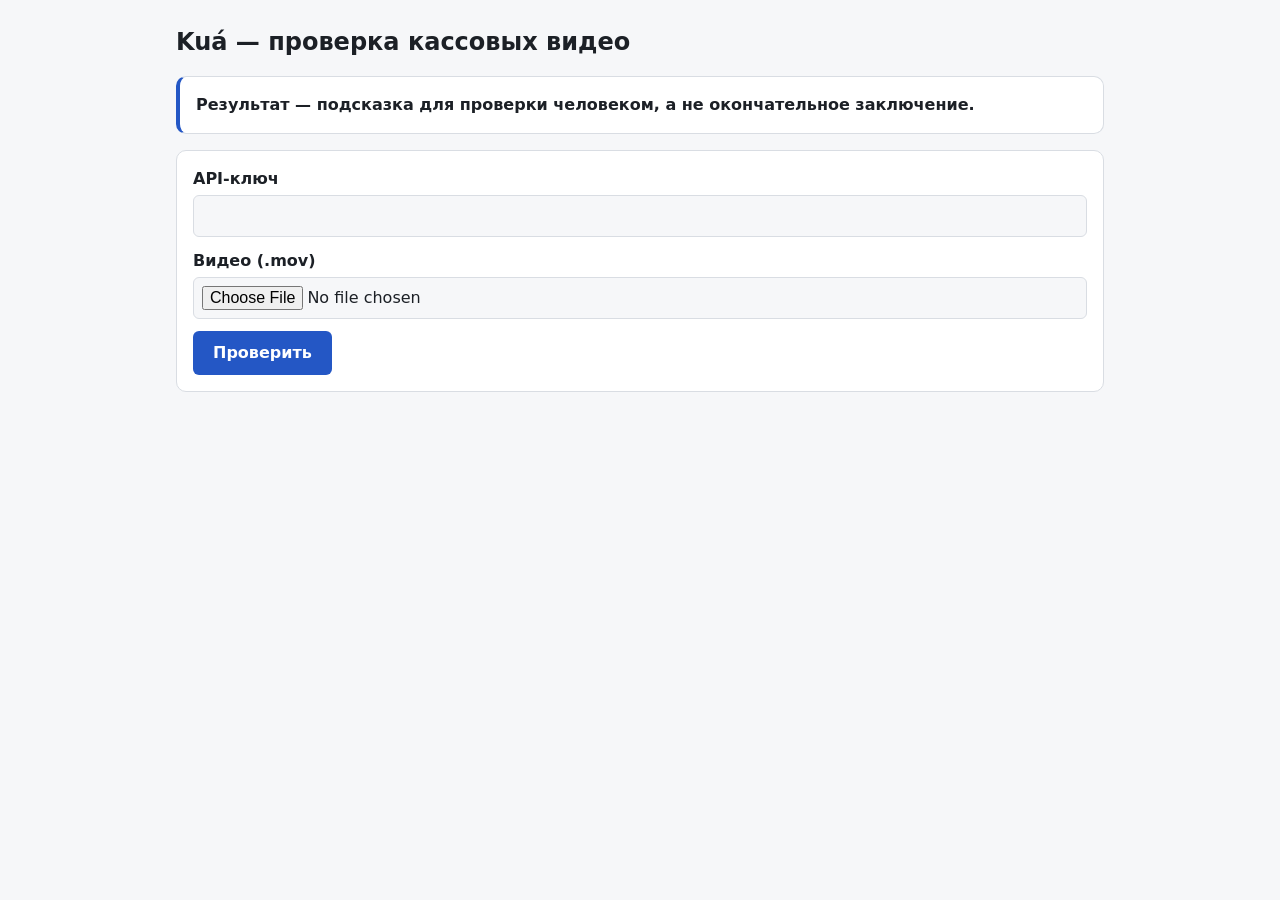
==== static/index.html @ 0f6b7834 "Single-page UI" ====
<!doctype html>
<html lang="ru">
<head>
<meta charset="utf-8">
<meta name="viewport" content="width=device-width, initial-scale=1">
<title>Kuá — проверка кассовых видео</title>
<style>
:root{--bg:#f6f7f9;--fg:#1c2026;--muted:#5c6570;--card:#fff;--line:#d9dde3;--accent:#2457c5;--accent-fg:#fff;--ok:#1d7a3e;--warn:#b3261e;--warn-bg:#fdecea}
@media (prefers-color-scheme:dark){:root{--bg:#14171b;--fg:#e6e9ee;--muted:#9aa4b0;--card:#1d2127;--line:#323944;--accent:#6b9bff;--accent-fg:#0d1117;--ok:#58c27d;--warn:#ff8a80;--warn-bg:#3a1f1d}}
*{box-sizing:border-box}
html,body{margin:0}
body{background:var(--bg);color:var(--fg);font:16px/1.5 system-ui,-apple-system,"Segoe UI",Roboto,sans-serif;overflow-wrap:anywhere}
main{max-width:960px;margin:0 auto;padding:16px}
h1{font-size:1.5rem;margin:8px 0 16px}
h2{font-size:1.1rem;margin:0 0 8px}
.card{background:var(--card);border:1px solid var(--line);border-radius:10px;padding:16px;margin-bottom:16px}
label{display:block;font-weight:600;margin:0 0 4px}
input[type=password],input[type=file]{width:100%;max-width:100%;padding:8px;border:1px solid var(--line);border-radius:6px;background:var(--bg);color:var(--fg);font:inherit}
.field{margin-bottom:12px}
button{font:inherit;cursor:pointer}
#submit{background:var(--accent);color:var(--accent-fg);border:0;border-radius:6px;padding:10px 20px;font-weight:600}
#submit:disabled{opacity:.5;cursor:not-allowed}
button:focus-visible,input:focus-visible,video:focus-visible{outline:3px solid var(--accent);outline-offset:2px}
#status{margin-top:12px;color:var(--muted)}
#error{margin-top:12px;padding:10px 12px;border-radius:6px;background:var(--warn-bg);color:var(--warn);font-weight:600}
[hidden]{display:none!important}
video{display:block;width:100%;max-width:100%;max-height:70vh;object-fit:contain;background:#000;border-radius:6px}
.verdict{font-size:1.25rem;font-weight:700}
.verdict.ok{color:var(--ok)}.verdict.bad{color:var(--warn)}
.viol{border-top:1px solid var(--line);padding-top:12px;margin-top:12px}
.viol:first-child{border-top:0;margin-top:0;padding-top:0}
.vtype{font-weight:700}
.tc{background:transparent;color:var(--accent);border:1px solid var(--accent);border-radius:6px;padding:2px 10px;margin:4px 0;font-variant-numeric:tabular-nums}
.frames{display:flex;flex-wrap:wrap;gap:8px;margin:8px 0}
figure{margin:0;max-width:100%}
figure img{display:block;max-width:100%;height:auto;max-height:240px;border-radius:4px;cursor:pointer;border:1px solid var(--line)}
figcaption{font-size:.85rem;color:var(--muted)}
.rule{font-size:.95rem}
blockquote{margin:4px 0;padding-left:12px;border-left:3px solid var(--line);color:var(--muted)}
.hint{font-weight:600;border-left:4px solid var(--accent)}
</style>
</head>
<body>
<main>
<h1>Kuá — проверка кассовых видео</h1>

<p class="card hint" id="hint">Результат — подсказка для проверки человеком, а не окончательное заключение.</p>

<form class="card" id="form">
  <div class="field">
    <label for="key">API-ключ</label>
    <input id="key" type="password" autocomplete="off">
  </div>
  <div class="field">
    <label for="file">Видео (.mov)</label>
    <input id="file" type="file" accept=".mov,video/quicktime">
  </div>
  <button id="submit" type="submit">Проверить</button>
  <div id="status" role="status" aria-live="polite" hidden></div>
  <div id="error" role="alert" hidden></div>
</form>

<section class="card" id="player" hidden>
  <video id="video" controls playsinline tabindex="-1"></video>
</section>

<section class="card" id="result" hidden>
  <h2>Результат</h2>
  <div id="verdict" class="verdict"></div>
  <div id="violations"></div>
</section>
</main>
<script>
(function(){
"use strict";
var STAGES={queued:"В очереди",decoding:"Чтение видео",grounding:"Поиск событий",verifying:"Проверка фрагментов",writing:"Формирование результата"};
var VERDICTS={no_violation:"Нарушение не обнаружено",violation:"Обнаружены признаки возможных нарушений"};
var $=function(id){return document.getElementById(id)};
var keyEl=$("key"),fileEl=$("file"),submit=$("submit"),statusEl=$("status"),errEl=$("error");
var video=$("video"),playerEl=$("player"),resultEl=$("result"),verdictEl=$("verdict"),violEl=$("violations");
var timer=null,tick=null,objectUrl=null,runId=0;

try{var saved=localStorage.getItem("kua_api_key");if(saved)keyEl.value=saved}catch(e){}
keyEl.addEventListener("input",function(){try{localStorage.setItem("kua_api_key",keyEl.value)}catch(e){}});

function fmt(sec){
  var s=Math.max(0,Number(sec)||0),m=Math.floor(s/60),r=s-m*60;
  var t=r.toFixed(1);if(r<10)t="0"+t;
  if(t==="60.0"){m+=1;t="00.0"}
  return m+":"+t;
}
function showError(msg){errEl.textContent=msg;errEl.hidden=false}
function stopTimers(){clearTimeout(timer);clearInterval(tick);timer=null;tick=null}
function finish(){stopTimers();submit.disabled=false}
function seek(t){
  video.currentTime=Number(t)||0;
  playerEl.scrollIntoView({block:"nearest",behavior:"smooth"});
  try{video.focus({preventScroll:true})}catch(e){}
  var p=video.play();if(p&&p.catch)p.catch(function(){});
}
function el(tag,cls,text){var e=document.createElement(tag);if(cls)e.className=cls;if(text!=null)e.textContent=text;return e}

function render(job){
  violEl.textContent="";
  var v=job.verdict;
  verdictEl.textContent=VERDICTS[v]||String(v);
  verdictEl.className="verdict "+(v==="no_violation"?"ok":"bad");
  (job.violations||[]).forEach(function(x){
    var box=el("div","viol");
    box.appendChild(el("div","vtype",x.type));
    var b=el("button","tc",fmt(x.timecode_sec));b.type="button";
    b.setAttribute("aria-label","Перейти к "+fmt(x.timecode_sec));
    b.addEventListener("click",function(){seek(x.timecode_sec)});
    box.appendChild(b);
    box.appendChild(el("p",null,x.description));
    var fr=el("div","frames");
    (x.evidence_frames||[]).forEach(function(f){
      var fg=el("figure");
      var img=document.createElement("img");
      img.src="data:image/jpeg;base64,"+f.image_base64;
      img.alt="Кадр "+fmt(f.timestamp_sec);
      img.addEventListener("click",function(){seek(f.timestamp_sec)});
      fg.appendChild(img);fg.appendChild(el("figcaption",null,fmt(f.timestamp_sec)));
      fr.appendChild(fg);
    });
    box.appendChild(fr);
    var r=x.rule;
    if(r){
      var rb=el("div","rule");
      rb.appendChild(el("strong",null,[r.document,r.clause].filter(Boolean).join(", ")));
      if(r.quote)rb.appendChild(el("blockquote",null,r.quote));
      if(r.url){
        var a=el("a",null,r.url);a.href=r.url;a.target="_blank";a.rel="noopener";
        var u=String(r.url);
        if(!/^https?:\/\//i.test(u)&&u.charAt(0)!=="/"&&u.charAt(0)!=="#"){a.removeAttribute("href")}
        rb.appendChild(a);
      }
      box.appendChild(rb);
    }
    violEl.appendChild(box);
  });
  resultEl.hidden=false;
}

function poll(id,key,my,t0){
  fetch("/api/v1/jobs/"+encodeURIComponent(id),{headers:{"X-API-Key":key}}).then(function(r){
    if(my!==runId)return;
    if(r.status===401){showError("Неверный API-ключ");finish();return}
    if(!r.ok)throw new Error("HTTP "+r.status);
    return r.json().then(function(j){
      if(my!==runId)return;
      if(j.status==="done"){statusEl.hidden=true;finish();render(j)}
      else if(j.status==="failed"){statusEl.hidden=true;showError(j.error||"Ошибка обработки");finish()}
      else{
        statusEl.dataset.stage=STAGES[j.stage]||j.stage||"";
        updateStatus(t0);
        timer=setTimeout(function(){poll(id,key,my,t0)},2000);
      }
    });
  }).catch(function(){
    if(my!==runId)return;
    showError("Ошибка сети. Проверьте соединение и повторите.");finish();
  });
}
function updateStatus(t0){
  var s=Math.floor((Date.now()-t0)/1000);
  statusEl.textContent=(statusEl.dataset.stage||"В очереди")+" · "+s+" с";
}

$("form").addEventListener("submit",function(ev){
  ev.preventDefault();
  var f=fileEl.files[0],key=keyEl.value;
  errEl.hidden=true;
  if(!f){showError("Выберите видеофайл");return}
  stopTimers();runId++;var my=runId;
  submit.disabled=true;resultEl.hidden=true;
  if(objectUrl)URL.revokeObjectURL(objectUrl);
  objectUrl=URL.createObjectURL(f);video.src=objectUrl;playerEl.hidden=false;
  var t0=Date.now();
  statusEl.dataset.stage="Загрузка файла";statusEl.hidden=false;updateStatus(t0);
  tick=setInterval(function(){updateStatus(t0)},1000);
  var fd=new FormData();fd.append("file",f);
  fetch("/api/v1/analyze",{method:"POST",headers:{"X-API-Key":key},body:fd}).then(function(r){
    if(my!==runId)return;
    if(r.status===401){showError("Неверный API-ключ");statusEl.hidden=true;finish();return}
    if(r.status===413){showError("Файл слишком большой (максимум 200 МБ)");statusEl.hidden=true;finish();return}
    if(!r.ok)throw new Error("HTTP "+r.status);
    return r.json().then(function(j){
      if(my!==runId)return;
      statusEl.dataset.stage="В очереди";
      poll(j.job_id,key,my,t0);
    });
  }).catch(function(){
    if(my!==runId)return;
    statusEl.hidden=true;showError("Ошибка сети. Проверьте соединение и повторите.");finish();
  });
});
})();
</script>
</body>
</html>
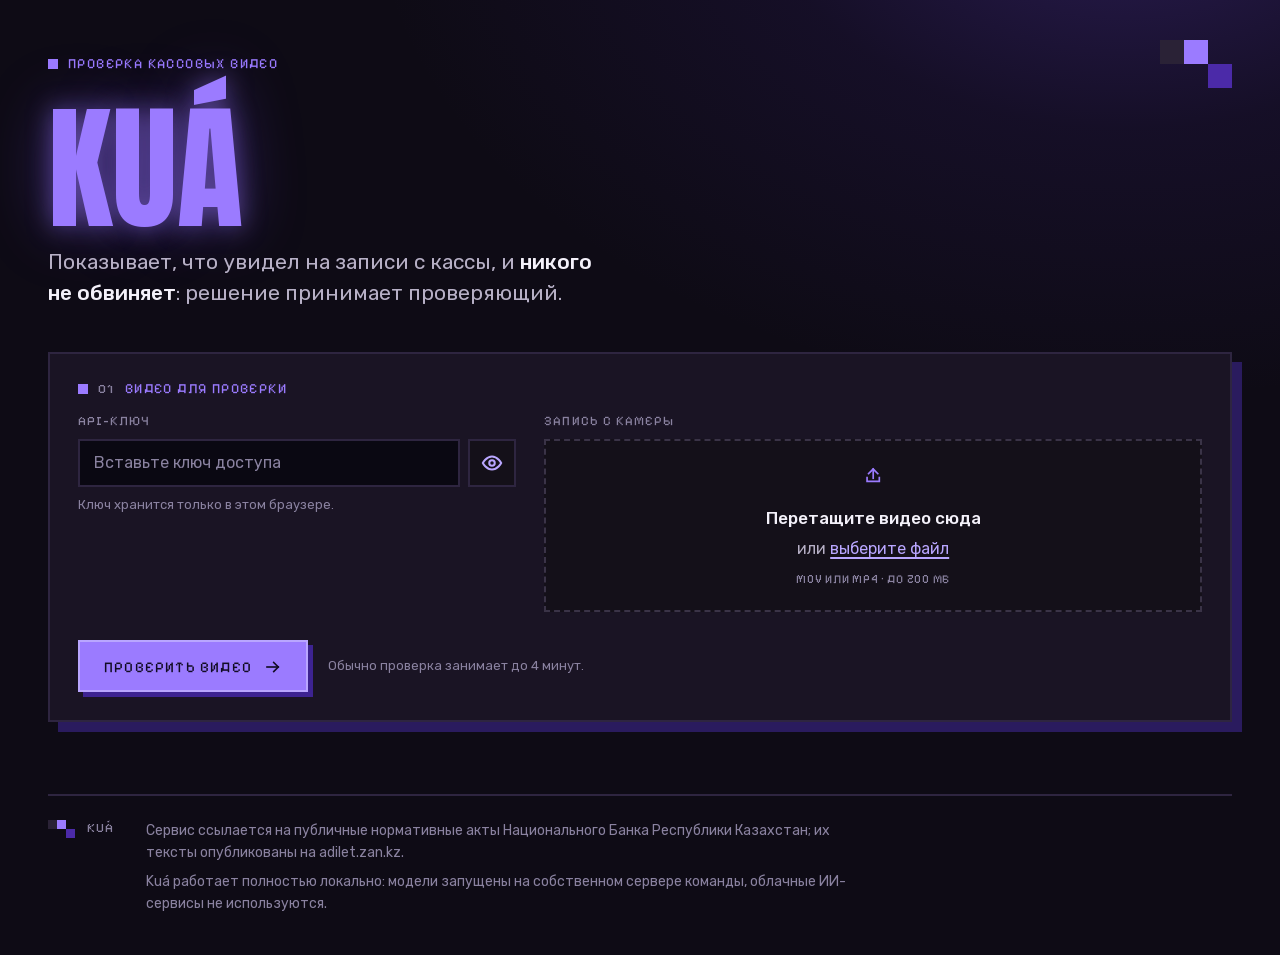
==== commit 2e7d2064: "Result page in the deck's style: video with an event timeline, observation and regulation per event " ====
--- a/static/index.html
+++ b/static/index.html
@@ -3,199 +3,150 @@
 <head>
 <meta charset="utf-8">
 <meta name="viewport" content="width=device-width, initial-scale=1">
+<meta name="color-scheme" content="dark">
+<meta name="theme-color" content="#0e0b15">
 <title>Kuá — проверка кассовых видео</title>
-<style>
-:root{--bg:#f6f7f9;--fg:#1c2026;--muted:#5c6570;--card:#fff;--line:#d9dde3;--accent:#2457c5;--accent-fg:#fff;--ok:#1d7a3e;--warn:#b3261e;--warn-bg:#fdecea}
-@media (prefers-color-scheme:dark){:root{--bg:#14171b;--fg:#e6e9ee;--muted:#9aa4b0;--card:#1d2127;--line:#323944;--accent:#6b9bff;--accent-fg:#0d1117;--ok:#58c27d;--warn:#ff8a80;--warn-bg:#3a1f1d}}
-*{box-sizing:border-box}
-html,body{margin:0}
-body{background:var(--bg);color:var(--fg);font:16px/1.5 system-ui,-apple-system,"Segoe UI",Roboto,sans-serif;overflow-wrap:anywhere}
-main{max-width:960px;margin:0 auto;padding:16px}
-h1{font-size:1.5rem;margin:8px 0 16px}
-h2{font-size:1.1rem;margin:0 0 8px}
-.card{background:var(--card);border:1px solid var(--line);border-radius:10px;padding:16px;margin-bottom:16px}
-label{display:block;font-weight:600;margin:0 0 4px}
-input[type=password],input[type=file]{width:100%;max-width:100%;padding:8px;border:1px solid var(--line);border-radius:6px;background:var(--bg);color:var(--fg);font:inherit}
-.field{margin-bottom:12px}
-button{font:inherit;cursor:pointer}
-#submit{background:var(--accent);color:var(--accent-fg);border:0;border-radius:6px;padding:10px 20px;font-weight:600}
-#submit:disabled{opacity:.5;cursor:not-allowed}
-button:focus-visible,input:focus-visible,video:focus-visible{outline:3px solid var(--accent);outline-offset:2px}
-#status{margin-top:12px;color:var(--muted)}
-#error{margin-top:12px;padding:10px 12px;border-radius:6px;background:var(--warn-bg);color:var(--warn);font-weight:600}
-[hidden]{display:none!important}
-video{display:block;width:100%;max-width:100%;max-height:70vh;object-fit:contain;background:#000;border-radius:6px}
-.verdict{font-size:1.25rem;font-weight:700}
-.verdict.ok{color:var(--ok)}.verdict.bad{color:var(--warn)}
-.viol{border-top:1px solid var(--line);padding-top:12px;margin-top:12px}
-.viol:first-child{border-top:0;margin-top:0;padding-top:0}
-.vtype{font-weight:700}
-.tc{background:transparent;color:var(--accent);border:1px solid var(--accent);border-radius:6px;padding:2px 10px;margin:4px 0;font-variant-numeric:tabular-nums}
-.frames{display:flex;flex-wrap:wrap;gap:8px;margin:8px 0}
-figure{margin:0;max-width:100%}
-figure img{display:block;max-width:100%;height:auto;max-height:240px;border-radius:4px;cursor:pointer;border:1px solid var(--line)}
-figcaption{font-size:.85rem;color:var(--muted)}
-.rule{font-size:.95rem}
-blockquote{margin:4px 0;padding-left:12px;border-left:3px solid var(--line);color:var(--muted)}
-.hint{font-weight:600;border-left:4px solid var(--accent)}
-</style>
+<link rel="icon" href="data:image/svg+xml,%3Csvg xmlns='http://www.w3.org/2000/svg' viewBox='0 0 3 3' shape-rendering='crispEdges'%3E%3Crect width='3' height='3' fill='%230e0b15'/%3E%3Crect width='1' height='1' fill='%232a2236'/%3E%3Crect x='1' width='1' height='1' fill='%239b7bff'/%3E%3Crect x='2' y='1' width='1' height='1' fill='%234b2aa8'/%3E%3C/svg%3E">
+<link rel="preload" href="/static/fonts/rubik-cyrillic.woff2" as="font" type="font/woff2" crossorigin>
+<link rel="preload" href="/static/fonts/pixelify-sans-cyrillic-fixed.woff2" as="font" type="font/woff2" crossorigin>
+<link rel="stylesheet" href="/static/fonts/fonts.css?v=1">
+<link rel="stylesheet" href="/static/ui.css?v=1">
+<script src="/static/ui.js?v=1" defer></script>
 </head>
 <body>
+<div class="page">
+
+<header class="masthead">
+  <div class="masthead-top">
+    <p class="eyebrow">Проверка кассовых видео</p>
+    <span class="pixels" aria-hidden="true"></span>
+  </div>
+  <h1 class="wordmark">Kuá</h1>
+  <p class="lead">Показывает, что увидел на записи с кассы, и <b>никого не обвиняет</b>: решение принимает проверяющий.</p>
+</header>
+
 <main>
-<h1>Kuá — проверка кассовых видео</h1>
 
-<p class="card hint" id="hint">Результат — подсказка для проверки человеком, а не окончательное заключение.</p>
-
-<form class="card" id="form">
-  <div class="field">
-    <label for="key">API-ключ</label>
-    <input id="key" type="password" autocomplete="off">
+<section class="card" id="upload" aria-labelledby="upload-title">
+  <div class="card-head">
+    <h2 class="eyebrow" id="upload-title"><span class="step-no">01</span> Видео для проверки</h2>
   </div>
-  <div class="field">
-    <label for="file">Видео (.mov)</label>
-    <input id="file" type="file" accept=".mov,video/quicktime">
-  </div>
-  <button id="submit" type="submit">Проверить</button>
-  <div id="status" role="status" aria-live="polite" hidden></div>
-  <div id="error" role="alert" hidden></div>
-</form>
-
-<section class="card" id="player" hidden>
-  <video id="video" controls playsinline tabindex="-1"></video>
+  <form id="form" novalidate>
+    <div class="form-grid">
+      <div class="field">
+        <label class="label" for="key">API-ключ</label>
+        <div class="key-row">
+          <input class="text-input" id="key" type="password" autocomplete="off" autocapitalize="off" spellcheck="false" placeholder="Вставьте ключ доступа" aria-describedby="key-hint">
+          <button class="icon-btn" id="key-toggle" type="button" aria-controls="key" aria-pressed="false" aria-label="Показать ключ"></button>
+        </div>
+        <p class="hint" id="key-hint">Ключ хранится только в этом браузере.</p>
+      </div>
+      <div class="field">
+        <span class="label" id="file-label">Запись с камеры</span>
+        <label class="drop" id="drop" for="file">
+          <input class="sr-only" id="file" type="file" accept=".mov,.mp4,video/*" aria-describedby="drop-meta">
+          <span class="drop-icon" id="drop-icon" aria-hidden="true"></span>
+          <span class="drop-title">Перетащите видео сюда</span>
+          <span class="drop-file" id="drop-file"><span id="file-name"></span><span class="size" id="file-size"></span></span>
+          <span class="drop-or">или <u id="drop-pick">выберите файл</u></span>
+          <span class="drop-meta caption" id="drop-meta">MOV или MP4 · до 200 МБ</span>
+        </label>
+      </div>
+      <div class="actions">
+        <button class="btn-primary" id="submit" type="submit"><span>Проверить видео</span></button>
+        <p class="hint">Обычно проверка занимает до 4 минут.</p>
+      </div>
+    </div>
+    <div class="notice" id="notice" hidden>
+      <span class="label">Задача из ссылки</span>
+      <p class="notice-text" id="notice-text"></p>
+      <div class="box-actions"><button class="mini-btn" id="notice-action" type="button">Открыть задачу</button></div>
+    </div>
+    <div class="alert" id="error" role="alert" hidden>
+      <span class="label" id="error-label">Ошибка</span>
+      <p class="alert-text" id="error-text"></p>
+      <div class="box-actions" id="error-actions" hidden><button class="mini-btn" id="error-action" type="button"></button></div>
+      <details id="error-details" hidden><summary>Подробности</summary><code id="error-raw"></code></details>
+    </div>
+  </form>
 </section>
 
-<section class="card" id="result" hidden>
-  <h2>Результат</h2>
-  <div id="verdict" class="verdict"></div>
-  <div id="violations"></div>
+<section class="card" id="status" aria-labelledby="status-title" hidden>
+  <div class="card-head">
+    <h2 class="eyebrow" id="status-title"><span class="step-no">02</span> Обработка</h2>
+  </div>
+  <div class="stage-row">
+    <p class="stage-now"><span class="sr-only">Этап: </span><span id="stage-now" role="status" aria-live="polite"></span></p>
+    <span class="elapsed" id="elapsed" title="Прошло времени"></span>
+  </div>
+  <ol class="stepper" id="stepper" aria-label="Этапы обработки"></ol>
+  <div class="upload-meter" id="upload-meter" hidden>
+    <div class="upload-track"><div class="upload-fill" id="upload-fill"></div></div>
+    <span class="caption" id="upload-text"></span>
+  </div>
+  <p class="retry" id="retry" hidden></p>
+  <p class="jobline" id="jobline" hidden>
+    <span class="label">Задача</span> <code id="job-id"></code>
+    <button class="mini-btn" id="copy" type="button">Копировать</button>
+  </p>
 </section>
+
+<section class="result" id="result" aria-labelledby="result-title" hidden>
+  <div class="section-head">
+    <h2 class="eyebrow" id="result-title"><span class="step-no">03</span> Результат</h2>
+    <button class="btn-ghost" id="again" type="button">Проверить другое видео</button>
+  </div>
+
+  <div class="verdict" id="verdict" tabindex="-1">
+    <span class="verdict-icon" aria-hidden="true"></span>
+    <p class="verdict-title" id="verdict-title"></p>
+    <div class="verdict-body">
+      <p class="verdict-meta" id="verdict-meta"></p>
+      <p class="verdict-note">Результат — подсказка для проверяющего, а не юридическое или дисциплинарное заключение. Решение принимает человек.</p>
+    </div>
+  </div>
+
+  <div class="workspace" id="workspace">
+    <div class="viewer">
+      <div class="card">
+        <div class="player" id="player">
+          <video id="video" controls playsinline preload="metadata"></video>
+        </div>
+        <p class="playnote" id="playnote" hidden>Браузер не может воспроизвести это видео (возможно, формат или кодек не поддерживается). Кадры-доказательства и таймкоды эпизодов остаются доступны.</p>
+        <div class="timeline" id="timeline">
+          <div class="tl-top">
+            <span class="label">Шкала записи</span>
+            <span class="tl-legend caption" id="tl-legend"><span><i class="sw-band"></i>фрагмент</span><span><i class="sw-mark"></i>таймкод</span></span>
+          </div>
+          <div class="tl-marks" id="tl-marks"></div>
+          <div class="tl-track" id="tl-track"><div class="tl-head" id="tl-head"></div></div>
+          <div class="tl-scale caption" id="tl-scale" aria-hidden="true"></div>
+        </div>
+      </div>
+    </div>
+    <ol class="events" id="events" aria-label="Эпизоды для проверки"></ol>
+  </div>
+</section>
+
 </main>
-<script>
-(function(){
-"use strict";
-var STAGES={queued:"В очереди",decoding:"Чтение видео",grounding:"Поиск событий",verifying:"Проверка фрагментов",writing:"Формирование результата"};
-var VERDICTS={no_violation:"Нарушение не обнаружено",violation:"Обнаружены признаки возможных нарушений"};
-var $=function(id){return document.getElementById(id)};
-var keyEl=$("key"),fileEl=$("file"),submit=$("submit"),statusEl=$("status"),errEl=$("error");
-var video=$("video"),playerEl=$("player"),resultEl=$("result"),verdictEl=$("verdict"),violEl=$("violations");
-var timer=null,tick=null,objectUrl=null,runId=0;
 
-try{var saved=localStorage.getItem("kua_api_key");if(saved)keyEl.value=saved}catch(e){}
-keyEl.addEventListener("input",function(){try{localStorage.setItem("kua_api_key",keyEl.value)}catch(e){}});
+<footer class="foot">
+  <div class="foot-brand"><span class="pixels" aria-hidden="true"></span><span class="label">Kuá</span></div>
+  <div class="stack">
+    <p>Сервис ссылается на публичные нормативные акты Национального Банка Республики Казахстан; их тексты опубликованы на adilet.zan.kz.</p>
+    <p>Kuá работает полностью локально: модели запущены на собственном сервере команды, облачные ИИ-сервисы не используются.</p>
+  </div>
+</footer>
 
-function fmt(sec){
-  var s=Math.max(0,Number(sec)||0),m=Math.floor(s/60),r=s-m*60;
-  var t=r.toFixed(1);if(r<10)t="0"+t;
-  if(t==="60.0"){m+=1;t="00.0"}
-  return m+":"+t;
-}
-function showError(msg){errEl.textContent=msg;errEl.hidden=false}
-function stopTimers(){clearTimeout(timer);clearInterval(tick);timer=null;tick=null}
-function finish(){stopTimers();submit.disabled=false}
-function seek(t){
-  video.currentTime=Number(t)||0;
-  playerEl.scrollIntoView({block:"nearest",behavior:"smooth"});
-  try{video.focus({preventScroll:true})}catch(e){}
-  var p=video.play();if(p&&p.catch)p.catch(function(){});
-}
-function el(tag,cls,text){var e=document.createElement(tag);if(cls)e.className=cls;if(text!=null)e.textContent=text;return e}
+</div>
 
-function render(job){
-  violEl.textContent="";
-  var v=job.verdict;
-  verdictEl.textContent=VERDICTS[v]||String(v);
-  verdictEl.className="verdict "+(v==="no_violation"?"ok":"bad");
-  (job.violations||[]).forEach(function(x){
-    var box=el("div","viol");
-    box.appendChild(el("div","vtype",x.type));
-    var b=el("button","tc",fmt(x.timecode_sec));b.type="button";
-    b.setAttribute("aria-label","Перейти к "+fmt(x.timecode_sec));
-    b.addEventListener("click",function(){seek(x.timecode_sec)});
-    box.appendChild(b);
-    box.appendChild(el("p",null,x.description));
-    var fr=el("div","frames");
-    (x.evidence_frames||[]).forEach(function(f){
-      var fg=el("figure");
-      var img=document.createElement("img");
-      img.src="data:image/jpeg;base64,"+f.image_base64;
-      img.alt="Кадр "+fmt(f.timestamp_sec);
-      img.addEventListener("click",function(){seek(f.timestamp_sec)});
-      fg.appendChild(img);fg.appendChild(el("figcaption",null,fmt(f.timestamp_sec)));
-      fr.appendChild(fg);
-    });
-    box.appendChild(fr);
-    var r=x.rule;
-    if(r){
-      var rb=el("div","rule");
-      rb.appendChild(el("strong",null,[r.document,r.clause].filter(Boolean).join(", ")));
-      if(r.quote)rb.appendChild(el("blockquote",null,r.quote));
-      if(r.url){
-        var a=el("a",null,r.url);a.href=r.url;a.target="_blank";a.rel="noopener";
-        var u=String(r.url);
-        if(!/^https?:\/\//i.test(u)&&u.charAt(0)!=="/"&&u.charAt(0)!=="#"){a.removeAttribute("href")}
-        rb.appendChild(a);
-      }
-      box.appendChild(rb);
-    }
-    violEl.appendChild(box);
-  });
-  resultEl.hidden=false;
-}
-
-function poll(id,key,my,t0){
-  fetch("/api/v1/jobs/"+encodeURIComponent(id),{headers:{"X-API-Key":key}}).then(function(r){
-    if(my!==runId)return;
-    if(r.status===401){showError("Неверный API-ключ");finish();return}
-    if(!r.ok)throw new Error("HTTP "+r.status);
-    return r.json().then(function(j){
-      if(my!==runId)return;
-      if(j.status==="done"){statusEl.hidden=true;finish();render(j)}
-      else if(j.status==="failed"){statusEl.hidden=true;showError(j.error||"Ошибка обработки");finish()}
-      else{
-        statusEl.dataset.stage=STAGES[j.stage]||j.stage||"";
-        updateStatus(t0);
-        timer=setTimeout(function(){poll(id,key,my,t0)},2000);
-      }
-    });
-  }).catch(function(){
-    if(my!==runId)return;
-    showError("Ошибка сети. Проверьте соединение и повторите.");finish();
-  });
-}
-function updateStatus(t0){
-  var s=Math.floor((Date.now()-t0)/1000);
-  statusEl.textContent=(statusEl.dataset.stage||"В очереди")+" · "+s+" с";
-}
-
-$("form").addEventListener("submit",function(ev){
-  ev.preventDefault();
-  var f=fileEl.files[0],key=keyEl.value;
-  errEl.hidden=true;
-  if(!f){showError("Выберите видеофайл");return}
-  stopTimers();runId++;var my=runId;
-  submit.disabled=true;resultEl.hidden=true;
-  if(objectUrl)URL.revokeObjectURL(objectUrl);
-  objectUrl=URL.createObjectURL(f);video.src=objectUrl;playerEl.hidden=false;
-  var t0=Date.now();
-  statusEl.dataset.stage="Загрузка файла";statusEl.hidden=false;updateStatus(t0);
-  tick=setInterval(function(){updateStatus(t0)},1000);
-  var fd=new FormData();fd.append("file",f);
-  fetch("/api/v1/analyze",{method:"POST",headers:{"X-API-Key":key},body:fd}).then(function(r){
-    if(my!==runId)return;
-    if(r.status===401){showError("Неверный API-ключ");statusEl.hidden=true;finish();return}
-    if(r.status===413){showError("Файл слишком большой (максимум 200 МБ)");statusEl.hidden=true;finish();return}
-    if(!r.ok)throw new Error("HTTP "+r.status);
-    return r.json().then(function(j){
-      if(my!==runId)return;
-      statusEl.dataset.stage="В очереди";
-      poll(j.job_id,key,my,t0);
-    });
-  }).catch(function(){
-    if(my!==runId)return;
-    statusEl.hidden=true;showError("Ошибка сети. Проверьте соединение и повторите.");finish();
-  });
-});
-})();
-</script>
+<dialog class="lightbox" id="lightbox" aria-labelledby="lb-caption">
+  <div class="lb-bar">
+    <p class="label" id="lb-caption"></p>
+    <button class="mini-btn" id="lb-seek" type="button">Перейти к моменту</button>
+    <button class="icon-btn" id="lb-close" type="button" aria-label="Закрыть"></button>
+  </div>
+  <img class="lb-img" id="lb-img" alt="">
+</dialog>
 </body>
 </html>
--- a/static/fonts/fonts.css
+++ b/static/fonts/fonts.css
@@ -0,0 +1,53 @@
+/* Anton, Rubik, Pixelify Sans (Google Fonts subsets, SIL OFL), vendored so the page works offline.
+   Latin and Cyrillic only. url() paths are relative: this file and the woff2 files share one folder. */
+@font-face {
+  font-family: 'Anton';
+  font-style: normal;
+  font-weight: 400;
+  font-display: block;
+  src: url(anton-latin.woff2) format('woff2');
+  unicode-range: U+0000-00FF, U+0131, U+0152-0153, U+02BB-02BC, U+02C6, U+02DA, U+02DC, U+0304, U+0308, U+0329, U+2000-206F, U+20AC, U+2122, U+2191, U+2193, U+2212, U+2215, U+FEFF, U+FFFD;
+}
+/* Anton has no Cyrillic. Oswald Bold (Cyrillic subset) fills in for Cyrillic glyphs only, so Latin text stays in Anton. */
+@font-face {
+  font-family: 'Anton';
+  font-style: normal;
+  font-weight: 400;
+  font-display: block;
+  src: url(oswald-bold-cyrillic.woff2) format('woff2');
+  unicode-range: U+0301, U+0400-045F, U+0490-0491, U+04B0-04B1, U+2116;
+}
+@font-face {
+  font-family: 'Rubik';
+  font-style: normal;
+  font-weight: 400 700;
+  font-display: swap;
+  src: url(rubik-latin.woff2) format('woff2');
+  unicode-range: U+0000-00FF, U+0131, U+0152-0153, U+02BB-02BC, U+02C6, U+02DA, U+02DC, U+0304, U+0308, U+0329, U+2000-206F, U+20AC, U+2122, U+2191, U+2193, U+2212, U+2215, U+FEFF, U+FFFD;
+}
+@font-face {
+  font-family: 'Rubik';
+  font-style: normal;
+  font-weight: 400 700;
+  font-display: swap;
+  src: url(rubik-cyrillic.woff2) format('woff2');
+  unicode-range: U+0301, U+0400-045F, U+0490-0491, U+04B0-04B1, U+2116;
+}
+@font-face {
+  font-family: 'Pixelify Sans';
+  font-style: normal;
+  font-weight: 400 700;
+  font-display: block;
+  src: url(pixelify-sans-latin.woff2) format('woff2');
+  unicode-range: U+0000-00FF, U+0131, U+0152-0153, U+02BB-02BC, U+02C6, U+02DA, U+02DC, U+0304, U+0308, U+0329, U+2000-206F, U+20AC, U+2122, U+2191, U+2193, U+2212, U+2215, U+FEFF, U+FFFD;
+}
+/* Pixelify Sans on Google Fonts draws uppercase Cyrillic K with an accent and has no U+041E, U+041F (O, P).
+   This subset reuses the font's own Latin K, Latin O and Greek Pi for them. */
+@font-face {
+  font-family: 'Pixelify Sans';
+  font-style: normal;
+  font-weight: 400 700;
+  font-display: block;
+  src: url(pixelify-sans-cyrillic-fixed.woff2) format('woff2');
+  unicode-range: U+0301, U+0400-045F, U+0490-0491, U+04B0-04B1, U+2116;
+}
--- a/static/ui.css
+++ b/static/ui.css
@@ -0,0 +1,727 @@
+/* Kuá result page. Tokens and components follow the team's slide deck (dark, square, violet,
+   hard offset shadows, pixel-font labels), rescaled from its 1920 px canvas for the web. */
+
+:root {
+  color-scheme: dark;
+
+  --bg: #0e0b15;
+  --bg-deep: #0a090f;
+  --surface: #1a1424;
+  --surface-row: #1e1729;
+  --surface-ghost: #141019;
+  --field: #0a0812;
+  --line: #2e2540;
+  --line-ghost: #3a3347;
+  --violet-950: #120c24;
+  --violet-900: #1e1240;
+  --violet-800: #2a1b5e;
+  --violet-700: #3d2391;
+  --violet-600: #4b2aa8;
+  --violet-500: #6d45e6;
+  --violet-400: #9b7bff;
+  --violet-300: #b9a6ff;
+  --violet-200: #d9cdff;
+  --ink: #f4f1fa;
+  --ink-title: #e6e3ec;
+  --ink-soft: #b7b0c6;
+  --ink-mute: #8a82a0;
+  --pixel-dim: #2a2236;
+  --bad: #f2a65a;
+
+  /* Two semantic colours the deck lacks: a possible violation, and a clean result. */
+  --violation: #ffb547;
+  --violation-band: rgba(255, 181, 71, 0.32);
+  --clean: #5be3a5;
+
+  --font-display: "Anton", Impact, "Arial Narrow Bold", sans-serif;
+  --font-body: "Rubik", "Helvetica Neue", Arial, sans-serif;
+  --font-pixel: "Pixelify Sans", "Courier New", monospace;
+
+  --gutter: 16px;
+  --shadow: 6px;
+  --pad: 18px;
+
+  --ico-check: url("data:image/svg+xml,%3Csvg xmlns='http://www.w3.org/2000/svg' viewBox='0 0 24 24' fill='none' stroke='%23000' stroke-width='3' stroke-linecap='square'%3E%3Cpath d='M3.5 12.5l5.5 5.5L20.5 6.5'/%3E%3C/svg%3E");
+  --ico-alert: url("data:image/svg+xml,%3Csvg xmlns='http://www.w3.org/2000/svg' viewBox='0 0 24 24'%3E%3Cpath d='M10 3h4v12h-4zM10 17h4v4h-4z'/%3E%3C/svg%3E");
+}
+
+@media (min-width: 720px) {
+  :root { --gutter: 32px; --shadow: 8px; --pad: 24px; }
+}
+
+@media (min-width: 1100px) {
+  :root { --gutter: 48px; --shadow: 10px; --pad: 28px; }
+}
+
+/* ---------- Base ---------- */
+
+*, *::before, *::after { box-sizing: border-box; }
+
+html { background: var(--bg); -webkit-text-size-adjust: 100%; }
+
+body {
+  margin: 0;
+  min-height: 100vh;
+  background:
+    radial-gradient(ellipse 760px 520px at 88% -120px, rgba(109, 69, 230, 0.30) 0%, rgba(75, 42, 168, 0.12) 48%, rgba(10, 9, 15, 0) 100%) no-repeat,
+    var(--bg);
+  color: var(--ink);
+  font: 16px/1.55 var(--font-body);
+  overflow-wrap: anywhere;
+  -webkit-font-smoothing: antialiased;
+  -moz-osx-font-smoothing: grayscale;
+}
+
+h1, h2, h3, h4, p, ol, ul, figure, blockquote { margin: 0; }
+ol, ul { padding: 0; list-style: none; }
+button, input { font: inherit; color: inherit; }
+button { cursor: pointer; }
+img, video { display: block; max-width: 100%; }
+a { color: var(--violet-300); }
+code { font: 14px/1.4 ui-monospace, "SF Mono", Menlo, Consolas, monospace; }
+[hidden] { display: none !important; }
+
+:focus-visible { outline: 3px solid var(--violet-400); outline-offset: 2px; }
+
+.sr-only {
+  position: absolute;
+  width: 1px;
+  height: 1px;
+  margin: -1px;
+  padding: 0;
+  overflow: hidden;
+  clip: rect(0 0 0 0);
+  clip-path: inset(50%);
+  white-space: nowrap;
+  border: 0;
+}
+
+.ico { display: inline-block; flex: none; width: 1.15em; height: 1.15em; vertical-align: -0.2em; }
+
+.page {
+  width: 100%;
+  max-width: 1340px;
+  margin: 0 auto;
+  padding: 0 var(--gutter);
+}
+
+/* ---------- Type pieces ---------- */
+
+.eyebrow {
+  display: flex;
+  align-items: center;
+  gap: 10px;
+  font: 14px/1 var(--font-pixel);
+  letter-spacing: 0.1em;
+  text-transform: uppercase;
+  color: var(--violet-400);
+}
+
+.eyebrow::before { content: ""; flex: none; width: 10px; height: 10px; background: currentColor; }
+
+.eyebrow .step-no { color: var(--ink-mute); }
+
+.label {
+  display: block;
+  font: 13px/1.2 var(--font-pixel);
+  letter-spacing: 0.08em;
+  text-transform: uppercase;
+  color: var(--ink-mute);
+}
+
+.caption {
+  font: 12px/1.2 var(--font-pixel);
+  letter-spacing: 0.06em;
+  text-transform: uppercase;
+  color: var(--ink-mute);
+}
+
+.tag {
+  display: inline-block;
+  padding: 5px 9px 4px;
+  font: 11px/1 var(--font-pixel);
+  letter-spacing: 0.06em;
+  text-transform: uppercase;
+  white-space: nowrap;
+  background: var(--ink);
+  color: var(--violet-950);
+}
+
+.tag.outline { padding: 3px 7px 2px; background: none; border: 2px solid var(--violet-500); color: var(--violet-300); }
+.tag.ghost { padding: 3px 7px 2px; background: none; border: 2px dashed var(--line-ghost); color: var(--ink-soft); }
+
+/* ---------- Masthead ---------- */
+
+.masthead { position: relative; padding: 28px 0 32px; }
+
+.masthead-top { display: flex; align-items: center; justify-content: space-between; gap: 16px; }
+
+.pixels {
+  flex: none;
+  width: 54px;
+  height: 36px;
+  background:
+    linear-gradient(var(--pixel-dim) 0 0) 0 0 / 18px 18px no-repeat,
+    linear-gradient(var(--violet-400) 0 0) 18px 0 / 18px 18px no-repeat,
+    linear-gradient(var(--violet-600) 0 0) 36px 18px / 18px 18px no-repeat;
+}
+
+.wordmark {
+  margin-top: 18px;
+  font: 400 clamp(72px, 17vw, 136px)/0.92 var(--font-display);
+  text-transform: uppercase;
+  color: var(--violet-400);
+  text-shadow: 0 0 24px rgba(155, 123, 255, 0.5), 0 0 64px rgba(109, 69, 230, 0.4);
+}
+
+.masthead .lead {
+  max-width: 44ch;
+  margin-top: 16px;
+  font-size: clamp(17px, 2.2vw, 21px);
+  line-height: 1.45;
+  color: var(--ink-soft);
+}
+
+.masthead .lead b { font-weight: 500; color: var(--ink); }
+
+@media (min-width: 720px) {
+  .masthead { padding: 40px 0 44px; }
+  .pixels { width: 72px; height: 48px; background-size: 24px 24px, 24px 24px, 24px 24px; background-position: 0 0, 24px 0, 48px 24px; }
+}
+
+/* ---------- Cards ---------- */
+
+main { display: grid; gap: calc(var(--shadow) + 22px); padding-bottom: 48px; }
+
+.card {
+  position: relative;
+  min-width: 0;
+  padding: var(--pad);
+  background: var(--surface);
+  border: 2px solid var(--line);
+  box-shadow: var(--shadow) var(--shadow) 0 var(--violet-800);
+}
+
+.card-head {
+  display: flex;
+  flex-wrap: wrap;
+  align-items: center;
+  justify-content: space-between;
+  gap: 10px 16px;
+  margin-bottom: 18px;
+}
+
+/* ---------- Buttons ---------- */
+
+.btn-primary {
+  display: inline-flex;
+  align-items: center;
+  justify-content: center;
+  gap: 12px;
+  min-height: 52px;
+  padding: 14px 24px 12px;
+  border: 2px solid var(--violet-300);
+  background: var(--violet-400);
+  color: var(--violet-950);
+  font: 15px/1 var(--font-pixel);
+  letter-spacing: 0.08em;
+  text-transform: uppercase;
+  box-shadow: 5px 5px 0 var(--violet-700);
+}
+
+.btn-primary:hover { background: var(--violet-300); }
+.btn-primary:active { transform: translate(3px, 3px); box-shadow: 2px 2px 0 var(--violet-700); }
+.btn-primary:disabled {
+  cursor: not-allowed;
+  transform: none;
+  border-color: var(--line-ghost);
+  background: var(--pixel-dim);
+  color: var(--ink-mute);
+  box-shadow: none;
+}
+.btn-primary .ico { width: 18px; height: 18px; }
+
+.btn-ghost, .mini-btn {
+  display: inline-flex;
+  align-items: center;
+  gap: 8px;
+  border: 2px solid var(--violet-500);
+  background: none;
+  color: var(--violet-300);
+  font: 12px/1 var(--font-pixel);
+  letter-spacing: 0.08em;
+  text-transform: uppercase;
+  white-space: nowrap;
+}
+
+.btn-ghost { min-height: 44px; padding: 10px 16px 9px; }
+.mini-btn { min-height: 32px; padding: 7px 10px 6px; }
+.btn-ghost:hover, .mini-btn:hover { background: var(--violet-900); color: var(--ink); }
+.btn-ghost .ico, .mini-btn .ico { width: 15px; height: 15px; }
+
+.icon-btn {
+  display: inline-grid;
+  place-items: center;
+  flex: none;
+  width: 48px;
+  height: 48px;
+  padding: 0;
+  border: 2px solid var(--line);
+  background: var(--surface-ghost);
+  color: var(--violet-300);
+}
+.icon-btn:hover { border-color: var(--violet-500); color: var(--ink); }
+.icon-btn .ico { width: 22px; height: 22px; }
+
+/* ---------- Upload form ---------- */
+
+.form-grid { display: grid; gap: 20px; }
+
+@media (min-width: 900px) {
+  .form-grid { grid-template-columns: minmax(0, 0.8fr) minmax(0, 1.2fr); gap: 28px; align-items: start; }
+  .form-grid .actions { grid-column: 1 / -1; }
+}
+
+.field > .label { margin-bottom: 9px; }
+
+.key-row { display: flex; gap: 8px; }
+
+.text-input {
+  flex: 1 1 auto;
+  min-width: 0;
+  min-height: 48px;
+  padding: 11px 14px;
+  border: 2px solid var(--line);
+  border-radius: 0;
+  background: var(--field);
+  color: var(--ink);
+  font: 16px/1.4 var(--font-body);
+}
+.text-input::placeholder { color: var(--ink-mute); }
+.text-input:hover { border-color: var(--line-ghost); }
+.text-input:focus-visible { outline-offset: 0; border-color: var(--violet-400); }
+
+.hint { margin-top: 8px; font-size: 13px; color: var(--ink-mute); }
+
+.drop {
+  position: relative;
+  display: grid;
+  justify-items: center;
+  gap: 6px;
+  padding: 24px 16px;
+  border: 2px dashed var(--line-ghost);
+  background: var(--surface-ghost);
+  text-align: center;
+  cursor: pointer;
+}
+.drop:hover { border-color: var(--violet-500); }
+.drop:focus-within { outline: 3px solid var(--violet-400); outline-offset: 2px; }
+.drop.is-over { border-style: solid; border-color: var(--violet-400); background: var(--violet-900); }
+.drop.has-file { border-style: solid; border-color: var(--violet-500); background: var(--violet-950); }
+.drop.is-invalid { border-color: var(--bad); }
+
+.drop-icon { width: 34px; height: 34px; color: var(--violet-400); }
+.drop-title { display: block; font-size: 17px; font-weight: 500; color: var(--ink); }
+.drop-or { display: block; color: var(--ink-soft); }
+.drop-or u { color: var(--violet-300); text-decoration-thickness: 2px; text-underline-offset: 3px; }
+.drop-meta { display: block; margin-top: 4px; }
+
+.drop-file { display: none; }
+.drop.has-file .drop-file { display: block; font-size: 17px; font-weight: 500; color: var(--ink); }
+.drop.has-file .drop-file .size { display: block; margin-top: 4px; font-weight: 400; font-size: 14px; color: var(--ink-soft); }
+.drop.has-file .drop-title { display: none; }
+
+.actions { display: flex; flex-wrap: wrap; align-items: center; gap: 14px 20px; }
+.actions .hint { margin: 0; }
+
+/* Notice (info) and alert (error) boxes: a 6 px left edge, as in the deck's callout. */
+.notice, .alert {
+  display: grid;
+  gap: 8px;
+  margin-top: 18px;
+  padding: 14px 16px;
+  background: var(--surface-ghost);
+  border-left: 6px solid var(--violet-400);
+}
+.notice .label { color: var(--violet-300); }
+.alert { border-left-color: var(--bad); }
+.alert .label { display: flex; align-items: center; gap: 8px; color: var(--bad); }
+.alert .label .ico { width: 14px; height: 14px; }
+.alert-text, .notice-text { color: var(--ink); }
+.alert details { color: var(--ink-mute); font-size: 13px; }
+.alert summary { cursor: pointer; width: max-content; max-width: 100%; }
+.alert details code { display: block; margin-top: 6px; white-space: pre-wrap; color: var(--ink-soft); }
+.box-actions { display: flex; flex-wrap: wrap; gap: 8px; }
+
+/* ---------- Status ---------- */
+
+.stage-row { display: flex; flex-wrap: wrap; align-items: baseline; justify-content: space-between; gap: 6px 20px; }
+
+.stage-now { font-size: clamp(20px, 3vw, 26px); font-weight: 700; line-height: 1.25; color: var(--ink); }
+
+.elapsed {
+  font: 400 clamp(30px, 4vw, 40px)/1 var(--font-display);
+  font-variant-numeric: tabular-nums;
+  color: var(--violet-400);
+}
+
+.stepper { display: grid; gap: 10px; margin-top: 20px; }
+
+.stepper > li {
+  position: relative;
+  display: flex;
+  align-items: center;
+  gap: 12px;
+  font: 13px/1.25 var(--font-pixel);
+  letter-spacing: 0.06em;
+  text-transform: uppercase;
+  color: var(--ink-mute);
+}
+
+.stepper .mk { position: relative; flex: none; width: 18px; height: 18px; border: 2px dashed var(--line-ghost); }
+.stepper .done { color: var(--ink-soft); }
+.stepper .done .mk { border: 0; background: var(--violet-400); }
+.stepper .done .mk::before {
+  content: "";
+  position: absolute;
+  inset: 3px;
+  background: var(--violet-950);
+  -webkit-mask: var(--ico-check) center / contain no-repeat;
+  mask: var(--ico-check) center / contain no-repeat;
+}
+.stepper .current { color: var(--ink); }
+.stepper .current .mk { border: 0; background: var(--violet-400); box-shadow: 0 0 0 4px rgba(155, 123, 255, 0.25); animation: blink 1.2s steps(1, end) infinite; }
+.stepper .bar { display: none; }
+
+@keyframes blink { 50% { background: var(--violet-700); } }
+
+@media (min-width: 720px) {
+  .stepper { grid-auto-flow: column; grid-auto-columns: minmax(0, 1fr); gap: 0; }
+  .stepper > li { flex-direction: column; align-items: flex-start; gap: 10px; padding-right: 12px; }
+  .stepper > li:not(:last-child) .bar { display: block; position: absolute; top: 8px; left: 26px; right: 6px; height: 2px; background: var(--line); }
+  .stepper > li.done:not(:last-child) .bar { background: var(--violet-500); }
+}
+
+.upload-meter { display: grid; gap: 8px; margin-top: 18px; }
+.upload-track { height: 14px; padding: 2px; border: 2px solid var(--line); background: var(--field); }
+.upload-fill {
+  width: 0;
+  height: 100%;
+  background: repeating-linear-gradient(90deg, var(--violet-400) 0 8px, transparent 8px 10px);
+}
+
+.retry { margin-top: 14px; color: var(--bad); font-size: 14px; }
+
+.jobline { display: flex; flex-wrap: wrap; align-items: center; gap: 8px 12px; margin-top: 18px; padding-top: 14px; border-top: 2px solid var(--line); }
+.jobline .label { margin: 0; }
+.jobline code { color: var(--ink); user-select: all; }
+
+/* ---------- Result ---------- */
+
+.result { display: grid; gap: calc(var(--shadow) + 18px); min-width: 0; }
+
+.section-head { display: flex; flex-wrap: wrap; align-items: center; justify-content: space-between; gap: 12px 16px; }
+
+.verdict {
+  display: grid;
+  grid-template-columns: minmax(0, 1fr);
+  justify-items: start;
+  gap: 14px;
+  padding: var(--pad);
+  background: var(--surface);
+  border: 2px solid var(--line);
+  border-left: 8px solid var(--ink-mute);
+  box-shadow: var(--shadow) var(--shadow) 0 var(--violet-800);
+}
+/* focused only by script (tabindex -1) so a screen reader starts at the verdict; it is not a control */
+.verdict:focus { outline: none; }
+
+.verdict-icon { width: 40px; height: 40px; background: var(--ink-mute); }
+.verdict-icon::before {
+  content: "";
+  display: block;
+  width: 100%;
+  height: 100%;
+  background: var(--violet-950);
+  -webkit-mask: var(--ico-alert) center / 24px 24px no-repeat;
+  mask: var(--ico-alert) center / 24px 24px no-repeat;
+}
+
+/* The verdict is one of the brief's two phrases, shown exactly as worded (no uppercase transform). */
+.verdict-title {
+  font: 400 clamp(28px, 4.6vw, 48px)/1.1 var(--font-display);
+  letter-spacing: 0.005em;
+  color: var(--ink-title);
+}
+.verdict-meta { font: 14px/1.3 var(--font-pixel); letter-spacing: 0.08em; text-transform: uppercase; color: var(--ink-soft); }
+.verdict-note { margin-top: 10px; max-width: 70ch; color: var(--ink-soft); }
+
+.verdict.is-violation { border-color: rgba(255, 181, 71, 0.45); border-left-color: var(--violation); }
+.verdict.is-violation .verdict-icon { background: var(--violation); }
+.verdict.is-violation .verdict-title { color: var(--violation); }
+
+.verdict.is-clean { border-color: rgba(91, 227, 165, 0.4); border-left-color: var(--clean); }
+.verdict.is-clean .verdict-icon { background: var(--clean); }
+.verdict.is-clean .verdict-icon::before { -webkit-mask-image: var(--ico-check); mask-image: var(--ico-check); }
+.verdict.is-clean .verdict-title { color: var(--clean); }
+
+@media (min-width: 720px) {
+  .verdict { grid-template-columns: auto minmax(0, 1fr); align-items: center; gap: 10px 24px; }
+  .verdict-icon { grid-row: span 2; align-self: start; width: 60px; height: 60px; }
+  .verdict-icon::before { -webkit-mask-size: 34px 34px; mask-size: 34px 34px; }
+  .verdict-body { grid-column: 2; }
+}
+
+.workspace { display: grid; gap: calc(var(--shadow) + 18px); align-items: start; min-width: 0; }
+
+@media (min-width: 1100px) {
+  .workspace { grid-template-columns: minmax(0, 1.22fr) minmax(0, 1fr); gap: 36px; }
+  .viewer { position: sticky; top: 16px; }
+}
+
+/* ---------- Video and timeline ---------- */
+
+.viewer { min-width: 0; }
+.viewer .card { padding: 12px; }
+
+.player { position: relative; background: #000; border: 2px solid var(--line); }
+.player video { width: 100%; height: auto; max-height: 62vh; margin: 0 auto; background: #000; object-fit: contain; }
+
+.playnote {
+  display: grid;
+  place-items: center;
+  min-height: 180px;
+  padding: 24px;
+  border: 2px dashed var(--line-ghost);
+  background: var(--surface-ghost);
+  text-align: center;
+  color: var(--ink-soft);
+}
+
+.timeline { padding: 16px 6px 4px; }
+.tl-top { display: flex; flex-wrap: wrap; justify-content: space-between; gap: 6px 16px; margin-bottom: 10px; }
+.tl-legend { display: flex; flex-wrap: wrap; gap: 6px 14px; }
+.tl-legend span { display: inline-flex; align-items: center; gap: 6px; }
+.tl-legend .sw-band { width: 16px; height: 10px; background: var(--violation-band); border-left: 2px solid var(--violation); border-right: 2px solid var(--violation); }
+.tl-legend .sw-mark { width: 10px; height: 10px; background: var(--violet-400); }
+
+.tl-marks { position: relative; height: 30px; }
+.tl-mark {
+  position: absolute;
+  bottom: 4px;
+  z-index: 2;
+  display: grid;
+  place-items: center;
+  width: 26px;
+  height: 26px;
+  padding: 0;
+  border: 0;
+  transform: translateX(-50%);
+  background: var(--violet-400);
+  color: var(--violet-950);
+  font: 12px/1 var(--font-pixel);
+}
+.tl-mark::after {
+  content: "";
+  position: absolute;
+  left: 50%;
+  top: 100%;
+  width: 2px;
+  height: var(--stem, 6px);
+  transform: translateX(-50%);
+  background: var(--violet-400);
+}
+.tl-mark:hover { background: var(--violet-300); }
+.tl-mark:hover::after { background: var(--violet-300); }
+.tl-mark.is-current { background: var(--ink); box-shadow: 0 0 0 4px rgba(155, 123, 255, 0.45); }
+.tl-mark.is-current::after { background: var(--ink); }
+
+.tl-track {
+  position: relative;
+  height: 30px;
+  border: 2px solid var(--line);
+  background: var(--field);
+  cursor: pointer;
+  touch-action: manipulation;
+}
+.tl-band {
+  position: absolute;
+  top: 0;
+  bottom: 0;
+  min-width: 4px;
+  background: var(--violation-band);
+  border-left: 2px solid var(--violation);
+  border-right: 2px solid var(--violation);
+}
+.tl-band.is-current { background: rgba(255, 181, 71, 0.55); }
+.tl-head {
+  position: absolute;
+  top: -6px;
+  bottom: -6px;
+  left: 0;
+  z-index: 1;
+  width: 2px;
+  margin-left: -1px;
+  background: var(--ink);
+  pointer-events: none;
+}
+.tl-head::before { content: ""; position: absolute; top: 0; left: -3px; width: 8px; height: 6px; background: var(--ink); }
+
+.tl-scale { position: relative; height: 22px; margin-top: 4px; }
+.tl-tick { position: absolute; top: 0; padding-top: 7px; transform: translateX(-50%); white-space: nowrap; }
+.tl-tick::before { content: ""; position: absolute; top: 0; left: 50%; width: 2px; height: 5px; background: var(--line-ghost); }
+.tl-tick.first { transform: none; }
+.tl-tick.first::before { left: 0; }
+.tl-tick.last { transform: translateX(-100%); }
+.tl-tick.last::before { left: auto; right: 0; }
+
+/* ---------- Event cards ---------- */
+
+.events { display: grid; gap: calc(var(--shadow) + 16px); min-width: 0; }
+
+.event { scroll-margin: 16px; }
+
+.event-card { display: grid; gap: 16px; }
+.event-card.is-current { background: var(--violet-800); border-color: var(--violet-500); box-shadow: var(--shadow) var(--shadow) 0 var(--violet-950); }
+.event-card.is-current .ev-text, .event-card.is-current blockquote { color: var(--ink); }
+.event-card.is-current .label { color: var(--violet-300); }
+
+.ev-head { display: flex; flex-wrap: wrap; align-items: center; gap: 10px; }
+
+.ev-no {
+  display: grid;
+  place-items: center;
+  flex: none;
+  width: 34px;
+  height: 34px;
+  background: var(--violet-400);
+  color: var(--violet-950);
+  font: 15px/1 var(--font-pixel);
+}
+
+.tc-btn {
+  display: inline-flex;
+  align-items: center;
+  gap: 8px;
+  min-height: 34px;
+  padding: 6px 10px 5px;
+  border: 2px solid var(--violet-500);
+  background: var(--violet-950);
+  color: var(--ink);
+  font: 15px/1 var(--font-pixel);
+  letter-spacing: 0.04em;
+  font-variant-numeric: tabular-nums;
+}
+.tc-btn:hover { border-color: var(--violet-400); background: var(--violet-900); }
+.tc-btn .ico { width: 15px; height: 15px; color: var(--violet-300); }
+
+.ev-head .tag { margin-left: auto; }
+
+.ev-type { font-size: 19px; font-weight: 700; line-height: 1.3; color: var(--ink); }
+.ev-window { margin-top: 6px; }
+
+.ev-sec { display: grid; gap: 7px; padding-top: 14px; border-top: 2px solid var(--line); }
+.event-card.is-current .ev-sec { border-top-color: rgba(185, 166, 255, 0.18); }
+.ev-text { color: var(--ink-soft); }
+
+.rule-doc { font-size: 14px; line-height: 1.45; color: var(--ink-soft); }
+.rule-clause { font: 14px/1.3 var(--font-pixel); letter-spacing: 0.06em; text-transform: uppercase; color: var(--violet-300); }
+.event-card.is-current .rule-doc { color: var(--ink); }
+
+blockquote {
+  padding: 10px 14px;
+  border-left: 4px solid var(--violet-500);
+  background: var(--surface-ghost);
+  color: var(--ink-soft);
+  font-size: 15px;
+}
+.event-card.is-current blockquote { background: rgba(18, 12, 36, 0.55); }
+
+.src-link {
+  display: inline-flex;
+  align-items: center;
+  gap: 8px;
+  width: max-content;
+  max-width: 100%;
+  padding: 4px 0;
+  color: var(--violet-300);
+  font-weight: 500;
+  text-decoration: underline;
+  text-decoration-thickness: 2px;
+  text-underline-offset: 4px;
+}
+.src-link:hover { color: var(--ink); }
+.src-link .ico { width: 16px; height: 16px; }
+
+.frames { display: grid; grid-template-columns: repeat(auto-fill, minmax(118px, 1fr)); gap: 12px; }
+.frames figure { display: grid; gap: 6px; min-width: 0; }
+.frame-open {
+  display: block;
+  padding: 0;
+  border: 2px solid var(--line);
+  background: #000;
+  aspect-ratio: 4 / 3;
+  overflow: hidden;
+  cursor: zoom-in;
+}
+.frame-open:hover { border-color: var(--violet-400); }
+.frame-open img { width: 100%; height: 100%; object-fit: contain; }
+.frame-open.is-key { border-color: var(--violet-500); }
+.frames figcaption { display: flex; flex-wrap: wrap; align-items: center; gap: 6px; }
+.frame-tc {
+  min-height: 28px;
+  padding: 4px 8px 3px;
+  border: 2px solid var(--line-ghost);
+  background: none;
+  color: var(--ink-soft);
+  font: 13px/1 var(--font-pixel);
+  font-variant-numeric: tabular-nums;
+}
+.frame-tc:hover { border-color: var(--violet-400); color: var(--ink); }
+.frames .key-mark { font: 11px/1 var(--font-pixel); letter-spacing: 0.06em; text-transform: uppercase; color: var(--violet-300); }
+
+.empty-card { display: grid; gap: 10px; }
+.empty-card .title { font: 400 24px/1.1 var(--font-display); text-transform: uppercase; color: var(--ink-title); }
+.empty-card p { color: var(--ink-soft); }
+
+/* ---------- Lightbox ---------- */
+
+.lightbox {
+  width: min(1200px, 96vw);
+  max-width: 96vw;
+  max-height: 94vh;
+  padding: 0;
+  border: 2px solid var(--violet-500);
+  background: var(--surface);
+  color: var(--ink);
+  box-shadow: 10px 10px 0 var(--violet-950);
+}
+.lightbox::backdrop { background: rgba(10, 9, 15, 0.88); }
+.lb-bar { display: flex; flex-wrap: wrap; align-items: center; gap: 10px; padding: 10px 10px 10px 16px; border-bottom: 2px solid var(--line); }
+.lb-bar .label { flex: 1 1 200px; color: var(--ink-soft); }
+.lb-bar .icon-btn { width: 40px; height: 40px; }
+.lb-img { width: 100%; max-height: calc(94vh - 72px); object-fit: contain; background: #000; }
+
+/* ---------- Footer ---------- */
+
+.foot {
+  display: grid;
+  gap: 14px;
+  margin-top: 24px;
+  padding: 24px 0 40px;
+  border-top: 2px solid var(--line);
+  color: var(--ink-mute);
+  font-size: 14px;
+}
+.foot-brand { display: flex; align-items: center; gap: 12px; }
+.foot-brand .pixels { width: 27px; height: 18px; background-size: 9px 9px, 9px 9px, 9px 9px; background-position: 0 0, 9px 0, 18px 9px; }
+.foot p { max-width: 78ch; }
+.foot .stack { display: grid; gap: 8px; }
+
+@media (min-width: 900px) {
+  .foot { grid-template-columns: auto 1fr; align-items: start; gap: 32px; }
+}
+
+@media (prefers-reduced-motion: reduce) {
+  *, *::before, *::after { animation: none !important; transition: none !important; scroll-behavior: auto !important; }
+}
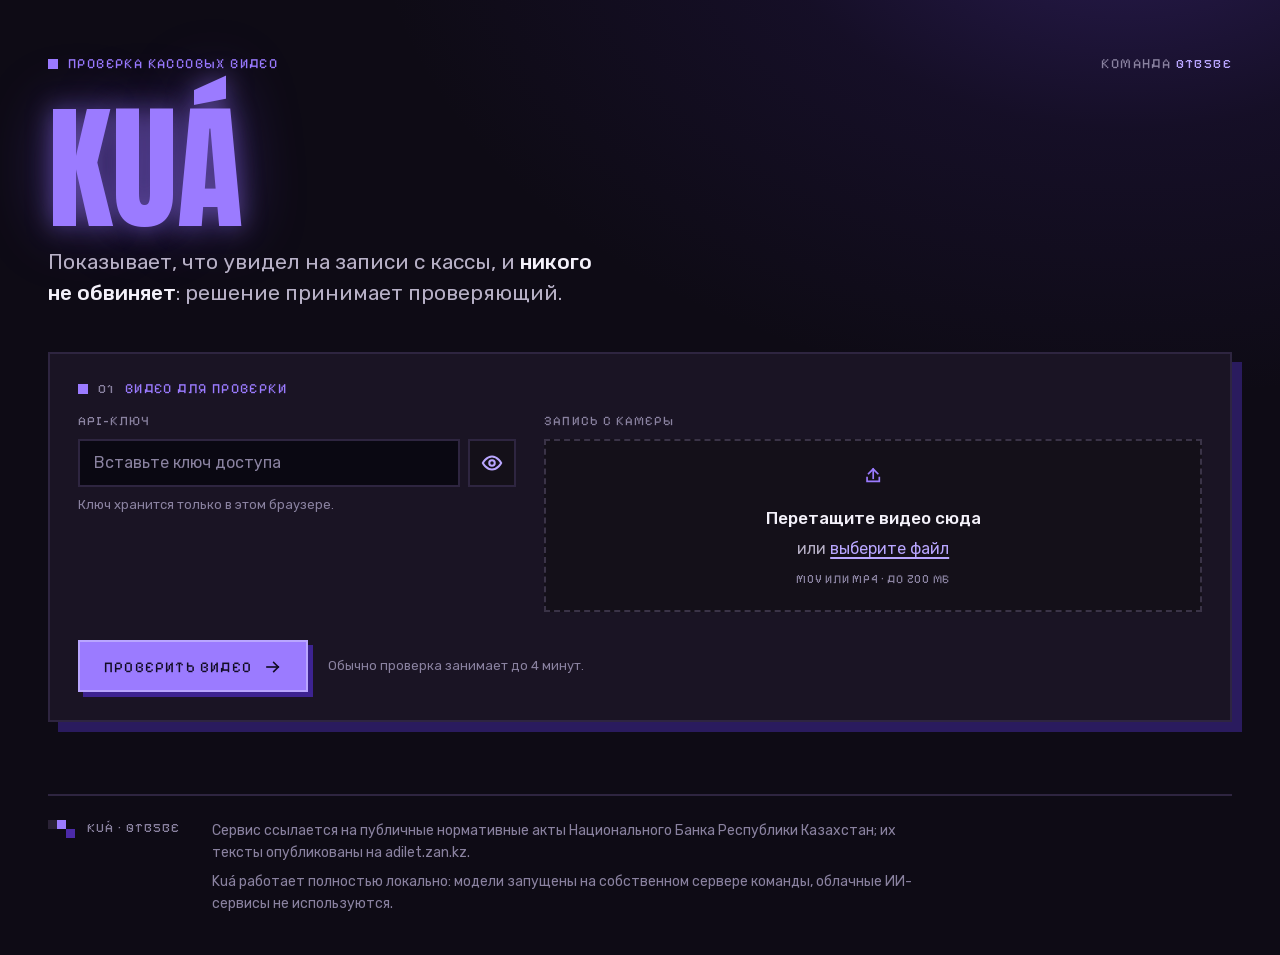
==== commit 89cdf2ba: "UI: show the team name gtbsbe in the masthead and footer The masthead's top-right pixel block become" ====
--- a/static/index.html
+++ b/static/index.html
@@ -9,9 +9,9 @@
 <link rel="icon" href="data:image/svg+xml,%3Csvg xmlns='http://www.w3.org/2000/svg' viewBox='0 0 3 3' shape-rendering='crispEdges'%3E%3Crect width='3' height='3' fill='%230e0b15'/%3E%3Crect width='1' height='1' fill='%232a2236'/%3E%3Crect x='1' width='1' height='1' fill='%239b7bff'/%3E%3Crect x='2' y='1' width='1' height='1' fill='%234b2aa8'/%3E%3C/svg%3E">
 <link rel="preload" href="/static/fonts/rubik-cyrillic.woff2" as="font" type="font/woff2" crossorigin>
 <link rel="preload" href="/static/fonts/pixelify-sans-cyrillic-fixed.woff2" as="font" type="font/woff2" crossorigin>
-<link rel="stylesheet" href="/static/fonts/fonts.css?v=1">
-<link rel="stylesheet" href="/static/ui.css?v=1">
-<script src="/static/ui.js?v=1" defer></script>
+<link rel="stylesheet" href="/static/fonts/fonts.css?v=4">
+<link rel="stylesheet" href="/static/ui.css?v=4">
+<script src="/static/ui.js?v=4" defer></script>
 </head>
 <body>
 <div class="page">
@@ -19,7 +19,7 @@
 <header class="masthead">
   <div class="masthead-top">
     <p class="eyebrow">Проверка кассовых видео</p>
-    <span class="pixels" aria-hidden="true"></span>
+    <p class="team">Команда <b>gtbsbe</b></p>
   </div>
   <h1 class="wordmark">Kuá</h1>
   <p class="lead">Показывает, что увидел на записи с кассы, и <b>никого не обвиняет</b>: решение принимает проверяющий.</p>
@@ -131,7 +131,7 @@
 </main>
 
 <footer class="foot">
-  <div class="foot-brand"><span class="pixels" aria-hidden="true"></span><span class="label">Kuá</span></div>
+  <div class="foot-brand"><span class="pixels" aria-hidden="true"></span><span class="label">Kuá · gtbsbe</span></div>
   <div class="stack">
     <p>Сервис ссылается на публичные нормативные акты Национального Банка Республики Казахстан; их тексты опубликованы на adilet.zan.kz.</p>
     <p>Kuá работает полностью локально: модели запущены на собственном сервере команды, облачные ИИ-сервисы не используются.</p>
--- a/static/ui.css
+++ b/static/ui.css
@@ -154,7 +154,17 @@
 
 .masthead { position: relative; padding: 28px 0 32px; }
 
-.masthead-top { display: flex; align-items: center; justify-content: space-between; gap: 16px; }
+/* min-height: the row keeps the height of the .pixels block it used to hold, so the wordmark's accent clears the eyebrow */
+.masthead-top { display: flex; flex-wrap: wrap; align-items: center; justify-content: space-between; gap: 10px 16px; min-height: 36px; }
+
+.team {
+  font: 14px/1 var(--font-pixel);
+  letter-spacing: 0.1em;
+  text-transform: uppercase;
+  color: var(--ink-mute);
+}
+
+.team b { font-weight: inherit; color: var(--violet-300); }
 
 .pixels {
   flex: none;
@@ -186,6 +196,7 @@
 
 @media (min-width: 720px) {
   .masthead { padding: 40px 0 44px; }
+  .masthead-top { min-height: 48px; }
   .pixels { width: 72px; height: 48px; background-size: 24px 24px, 24px 24px, 24px 24px; background-position: 0 0, 24px 0, 48px 24px; }
 }
 
@@ -521,20 +532,26 @@
   color: var(--violet-950);
   font: 12px/1 var(--font-pixel);
 }
-.tl-mark::after {
+/* stem down to the track; foot along the track edge back to the true time when the marker was shifted */
+.tl-mark::after, .tl-mark::before {
   content: "";
   position: absolute;
-  left: 50%;
-  top: 100%;
-  width: 2px;
-  height: var(--stem, 6px);
-  transform: translateX(-50%);
   background: var(--violet-400);
-}
+  pointer-events: none;
+}
+.tl-mark::after { left: calc(50% - 1px); top: 100%; width: 2px; height: var(--stem, 6px); }
+.tl-mark::before { left: calc(50% - 1px + var(--foot-x, 0px)); top: calc(100% + var(--stem, 6px) - 2px); width: calc(var(--foot-w, 0px) + 2px); height: 2px; }
 .tl-mark:hover { background: var(--violet-300); }
-.tl-mark:hover::after { background: var(--violet-300); }
-.tl-mark.is-current { background: var(--ink); box-shadow: 0 0 0 4px rgba(155, 123, 255, 0.45); }
-.tl-mark.is-current::after { background: var(--ink); }
+.tl-mark:hover::after, .tl-mark:hover::before { background: var(--violet-300); }
+.tl-mark.is-current { z-index: 20 !important; background: var(--ink); box-shadow: 0 0 0 4px rgba(155, 123, 255, 0.45); }
+.tl-mark.is-current::after, .tl-mark.is-current::before { background: var(--ink); }
+/* weak signal: a hollow marker with a violet outline instead of the solid one */
+.tl-mark.is-weak { background: var(--violet-950); color: var(--violet-300); box-shadow: inset 0 0 0 2px var(--violet-500); }
+.tl-mark.is-weak::after, .tl-mark.is-weak::before { background: var(--violet-500); }
+.tl-mark.is-weak:hover { background: var(--violet-900); box-shadow: inset 0 0 0 2px var(--violet-300); }
+.tl-mark.is-weak:hover::after, .tl-mark.is-weak:hover::before { background: var(--violet-300); }
+.tl-mark.is-weak.is-current { background: var(--ink); color: var(--violet-950); box-shadow: 0 0 0 4px rgba(155, 123, 255, 0.45); }
+.tl-mark.is-weak.is-current::after, .tl-mark.is-weak.is-current::before { background: var(--ink); }
 
 .tl-track {
   position: relative;
@@ -554,6 +571,8 @@
   border-right: 2px solid var(--violation);
 }
 .tl-band.is-current { background: rgba(255, 181, 71, 0.55); }
+.tl-band.is-weak { background: rgba(255, 181, 71, 0.14); border-left-color: rgba(255, 181, 71, 0.5); border-right-color: rgba(255, 181, 71, 0.5); }
+.tl-band.is-weak.is-current { background: rgba(255, 181, 71, 0.4); border-left-color: var(--violation); border-right-color: var(--violation); }
 .tl-head {
   position: absolute;
   top: -6px;
@@ -583,6 +602,11 @@
 
 .event-card { display: grid; gap: 16px; }
 .event-card.is-current { background: var(--violet-800); border-color: var(--violet-500); box-shadow: var(--shadow) var(--shadow) 0 var(--violet-950); }
+/* weak signal: a flat card with a dashed border and a hollow number; text stays fully readable */
+.event-card.is-weak { border-style: dashed; border-color: var(--line-ghost); box-shadow: var(--shadow) var(--shadow) 0 var(--violet-900); }
+.event-card.is-weak.is-current { border-color: var(--violet-500); box-shadow: var(--shadow) var(--shadow) 0 var(--violet-950); }
+.event-card.is-weak .ev-no { background: none; color: var(--violet-300); box-shadow: inset 0 0 0 2px var(--line-ghost); }
+.event-card.is-weak.is-current .ev-no { box-shadow: inset 0 0 0 2px var(--violet-500); }
 .event-card.is-current .ev-text, .event-card.is-current blockquote { color: var(--ink); }
 .event-card.is-current .label { color: var(--violet-300); }
 
